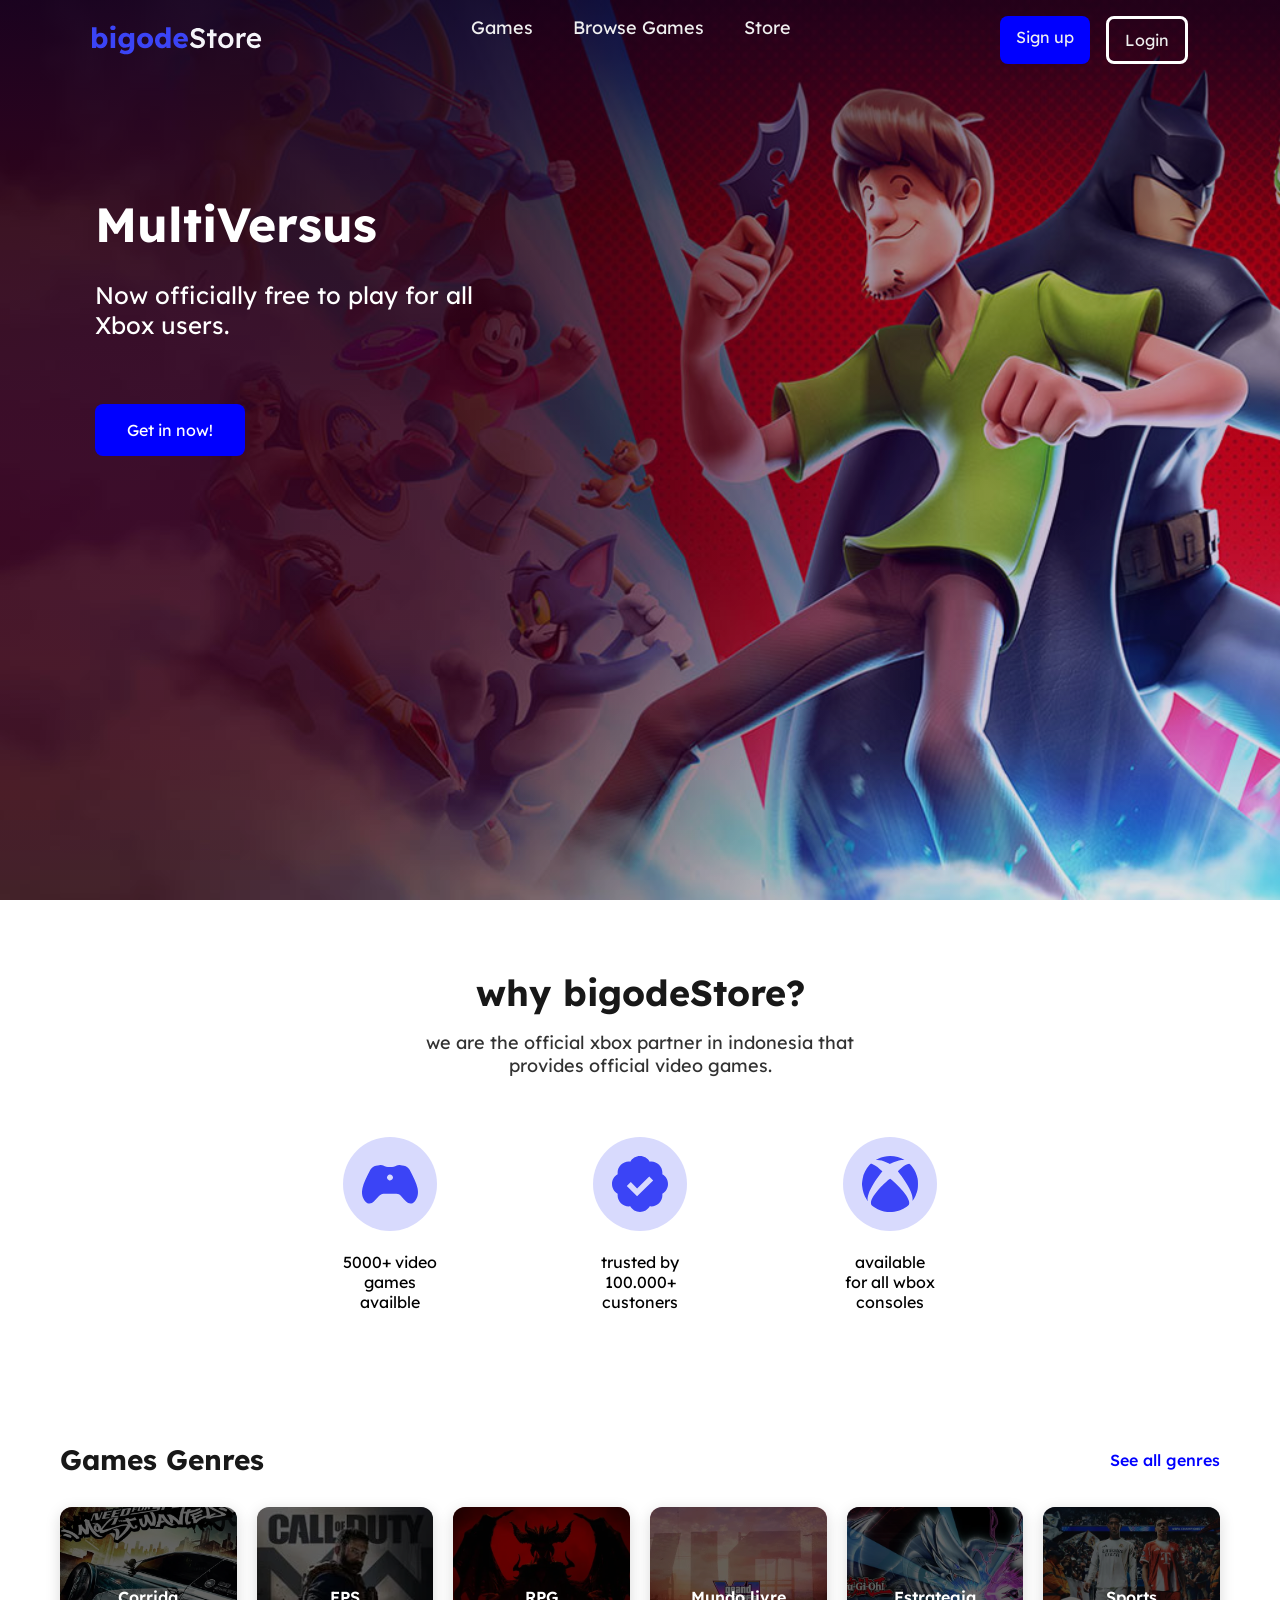
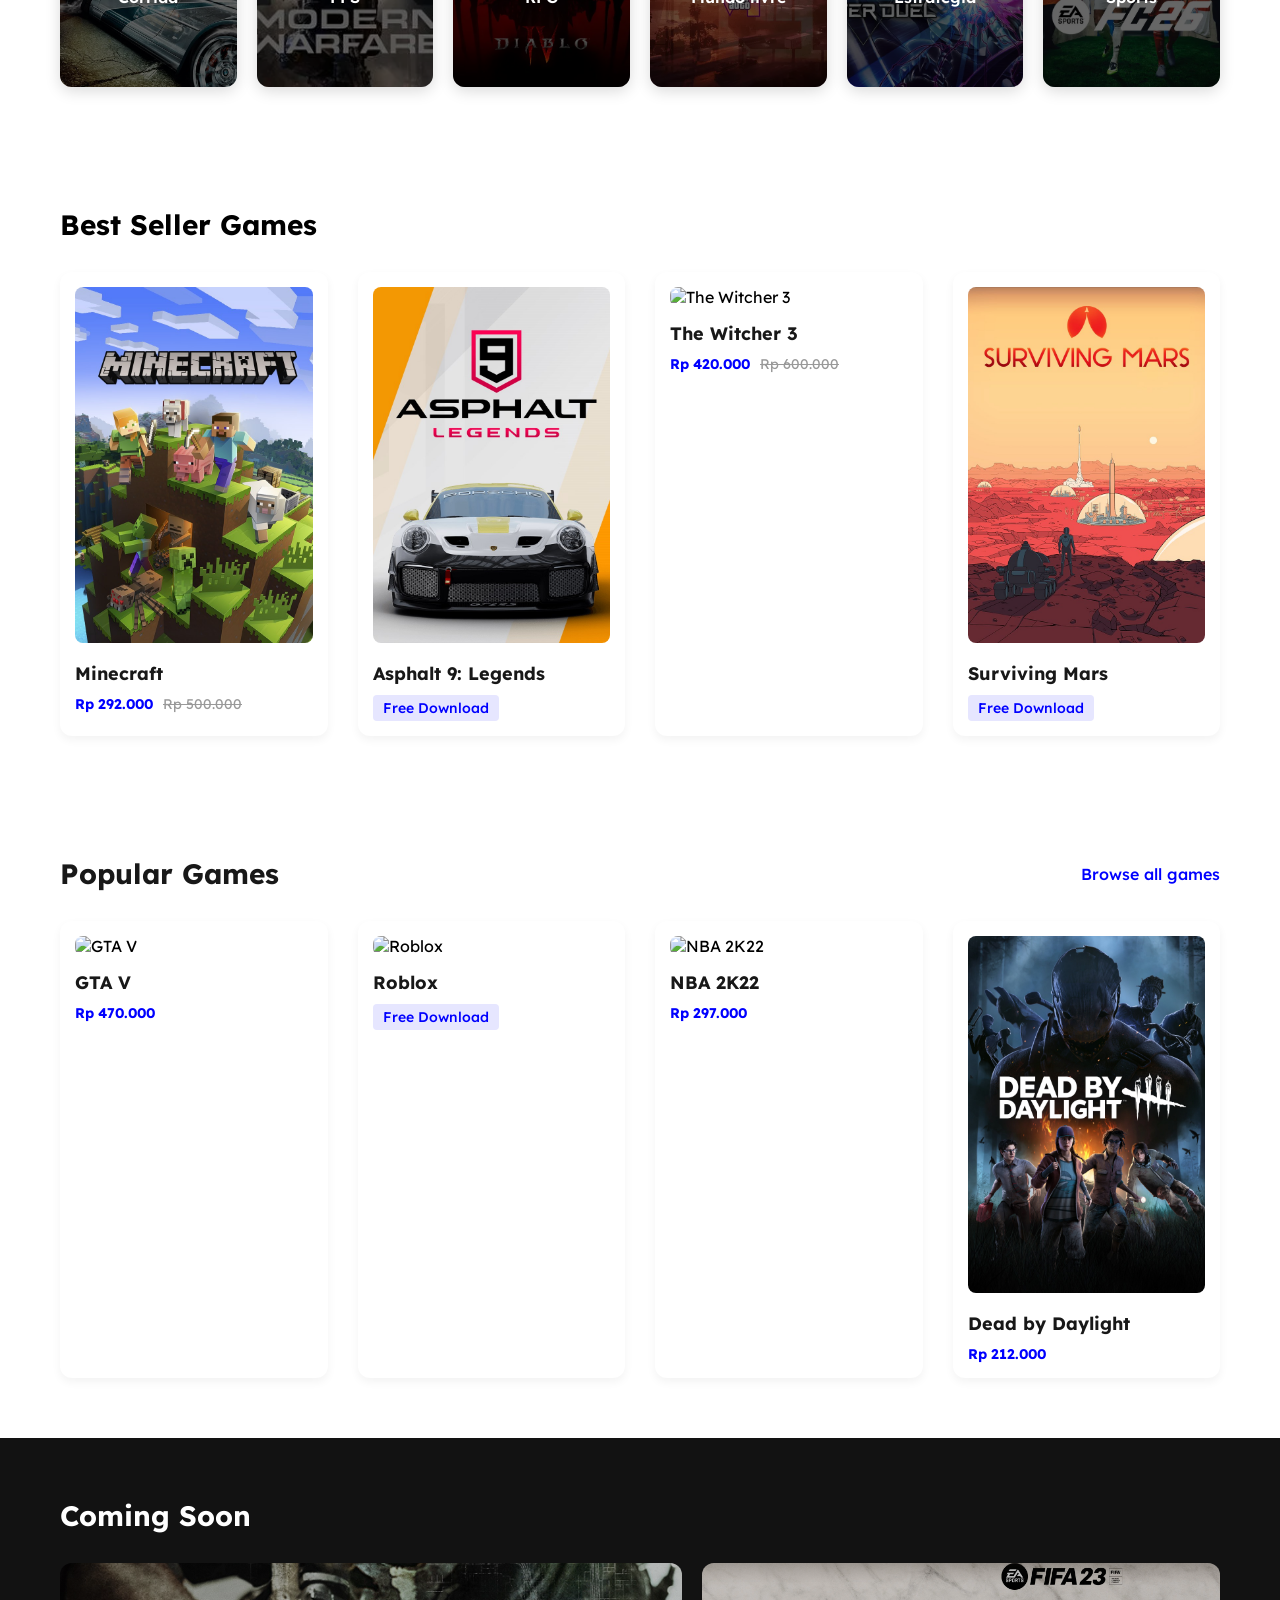
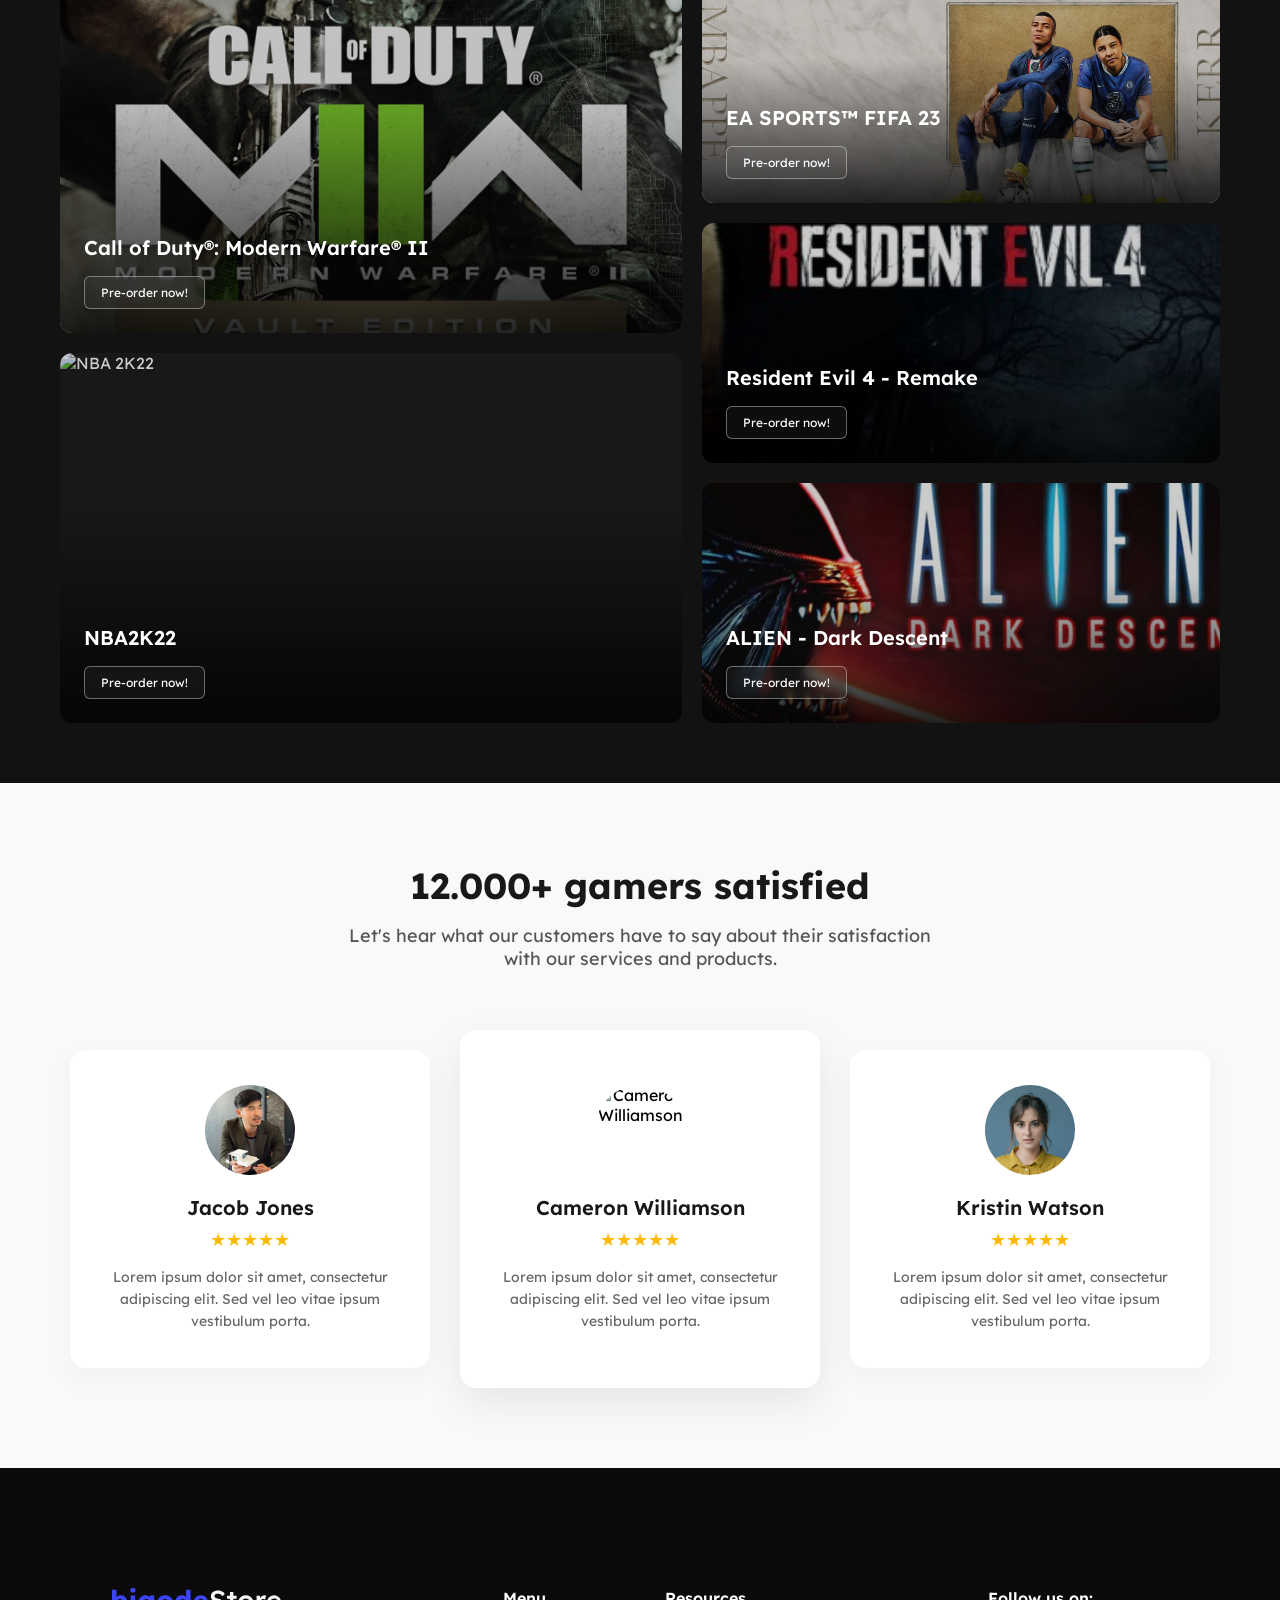
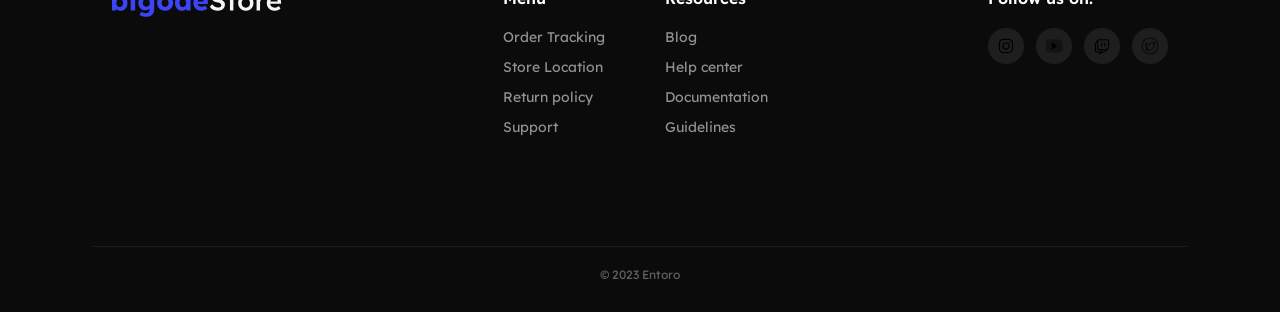
==== index.html @ 9e8efab6 "Add files via upload" ====
<!DOCTYPE html>
<html lang="pt-br">

<head>
    <meta charset="UTF-8">
    <meta name="viewport" content="width=device-width, initial-scale=1.0">

    <title>bigode store</title>
    <link rel="preconnect" href="https://fonts.googleapis.com">
    <link rel="preconnect" href="https://fonts.gstatic.com" crossorigin>
    <link href="https://fonts.googleapis.com/css2?family=Lexend:wght@100..900&display=swap" rel="stylesheet">
    <link rel="stylesheet" href="./css/style.css">
</head>

<body>
    <div class="header-section">

        <header>
            <img src="./img/logo.svg" alt="">
            <nav>
                <a href="#">Games</a>
                <a href="#">Browse Games</a>
                <a href="#">Store</a>
            </nav>
            <div class="btns">
                <a href="">Sign up</a>
                <a href="">Login</a>
            </div>
        </header>
        <section id="hero">
            <h1>MultiVersus</h1>
            <p>Now officially free to play for all Xbox users.</p>
            <a href="#"> Get in now! </a>
        </section>
    </div>
    <main>
        <section id="why-bigode-store">
            <div class="title">
                <h2>why bigodeStore?</h2>
                <p>we are the official xbox partner in indonesia that provides official video games.</p>
            </div>
            <div class="cards">
                <div class="card">
                    <img src="./img/icone1.svg" alt="">
                    <p>5000+ video games availble</p>
                </div>
                <div class="card">
                    <img src="./img/icone2.svg" alt="">
                    <p>trusted by 100.000+ custoners</p>
                </div>
                <div class="card">
                    <img src="./img/icone3.svg" alt="">
                    <p>available for all wbox consoles</p>
                </div>
            </div>
        </section>
        <section id="games-genres" class="container">
            <div class="section-header">
                <h2>Games Genres</h2>
                <a href="#">See all genres</a>
            </div>
            <div class="genres-grid">
                <div class="genre-card"><img src="./img/Need for Speed.webp" alt="Corrida">
                    <p>Corrida</p>
                </div>
                <div class="genre-card"><img src="./img/Call of Duty.webp" alt="FPS">
                    <p>FPS</p>
                </div>
                <div class="genre-card"><img src="./img/diablo4.webp" alt="RPG">
                    <p>RPG</p>
                </div>
                <div class="genre-card"><img src="./img/GTA6.webp" alt="Mundo livre">
                    <p>Mundo livre</p>
                </div>
                <div class="genre-card"><img src="./img/Yu-Gi-Oh.webp" alt="Estrategia">
                    <p>Estrategia</p>
                </div>
                <div class="genre-card"><img src="./img/FIFA.webp" alt="Sports">
                    <p>Sports</p>
                </div>
            </div>
        </section>

        <section id="best-sellers" class="container">
            <h2>Best Seller Games</h2>
            <div class="games-grid">
                <div class="game-card">
                    <img src="./img/Minecraft.png" alt="Minecraft">
                    <h3>Minecraft</h3>
                    <div class="price">
                        <span class="current-price">Rp 292.000</span>
                        <span class="old-price">Rp 500.000</span>
                    </div>
                </div>
                <div class="game-card">
                    <img src="./img/Asphalt.png" alt="Asphalt 9">
                    <h3>Asphalt 9: Legends</h3>
                    <div class="price">
                        <span class="tag">Free Download</span>
                    </div>
                </div>
                <div class="game-card">
                    <img src="./img/The Witcher.png" alt="The Witcher 3">
                    <h3>The Witcher 3</h3>
                    <div class="price">
                        <span class="current-price">Rp 420.000</span>
                        <span class="old-price">Rp 600.000</span>
                    </div>
                </div>
                <div class="game-card">
                    <img src="./img/Suviving mars.png" alt="Surviving Mars">
                    <h3>Surviving Mars</h3>
                    <div class="price">
                        <span class="tag">Free Download</span>
                    </div>
                </div>
            </div>
        </section>

        <section id="popular-games" class="container">
            <div class="section-header">
                <h2>Popular Games</h2>
                <a href="#">Browse all games</a>
            </div>
            <div class="games-grid popular-grid">
                <div class="game-card">
                    <img src="./img/gta.png" alt="GTA V">
                    <h3>GTA V</h3>
                    <div class="price"><span class="current-price">Rp 470.000</span></div>
                </div>
                <div class="game-card">
                    <img src="./img/roblox.png" alt="Roblox">
                    <h3>Roblox</h3>
                    <div class="price"><span class="tag">Free Download</span></div>
                </div>
                <div class="game-card">
                    <img src="./img/nba.png" alt="NBA 2K22">
                    <h3>NBA 2K22</h3>
                    <div class="price"><span class="current-price">Rp 297.000</span></div>
                </div>
                <div class="game-card">
                    <img src="./img/dead-by-daylight.png" alt="Dead by Daylight">
                    <h3>Dead by Daylight</h3>
                    <div class="price"><span class="current-price">Rp 212.000</span></div>
                </div>
            </div>
        </section>
    </main>

    <section id="coming-soon">
        <div class="container">
            <h2>Coming Soon</h2>
            <div class="coming-grid">

                <div class="coming-card cod">
                    <img src="./img/cod.png" alt="Call of Duty">
                    <div class="overlay">
                        <h3>Call of Duty®: Modern Warfare® II</h3>
                        <a href="#" class="btn-outline">Pre-order now!</a>
                    </div>
                </div>

                <div class="coming-card nba">
                    <img src="./img/nba.png" alt="NBA 2K22">
                    <div class="overlay">
                        <h3>NBA2K22</h3>
                        <a href="#" class="btn-outline">Pre-order now!</a>
                    </div>
                </div>

                <div class="coming-card fifa">
                    <img src="./img/fifa.png" alt="Fifa 23">
                    <div class="overlay">
                        <h3>EA SPORTS™ FIFA 23</h3>
                        <a href="#" class="btn-outline">Pre-order now!</a>
                    </div>
                </div>

                <div class="coming-card re4">
                    <img src="./img/re4.png" alt="Resident Evil 4">
                    <div class="overlay">
                        <h3>Resident Evil 4 - Remake</h3>
                        <a href="#" class="btn-outline">Pre-order now!</a>
                    </div>
                </div>

                <div class="coming-card alien">
                    <img src="./img/alien.png" alt="Alien Dark Descent">
                    <div class="overlay">
                        <h3>ALIEN - Dark Descent</h3>
                        <a href="#" class="btn-outline">Pre-order now!</a>
                    </div>
                </div>

            </div>
        </div>
    </section>

    <section id="testimonials">
        <div class="testimonials-header">
            <h2>12.000+ gamers satisfied</h2>
            <p>Let's hear what our customers have to say about their satisfaction with our services and products.</p>
        </div>

        <div class="testimonials-container">
            <div class="testimonial-card">
                <img src="./img/jacob.png" alt="Jacob Jones">
                <h3>Jacob Jones</h3>
                <div class="stars">★★★★★</div>
                <p>Lorem ipsum dolor sit amet, consectetur adipiscing elit. Sed vel leo vitae ipsum vestibulum porta.
                </p>
            </div>

            <div class="testimonial-card featured">
                <img src="./img/Carmeron.png" alt="Cameron Williamson">
                <h3>Cameron Williamson</h3>
                <div class="stars">★★★★★</div>
                <p>Lorem ipsum dolor sit amet, consectetur adipiscing elit. Sed vel leo vitae ipsum vestibulum porta.
                </p>
            </div>

            <div class="testimonial-card">
                <img src="./img/Kristin.png" alt="Kristin Watson">
                <h3>Kristin Watson</h3>
                <div class="stars">★★★★★</div>
                <p>Lorem ipsum dolor sit amet, consectetur adipiscing elit. Sed vel leo vitae ipsum vestibulum porta.
                </p>
            </div>
        </div>
    </section>
    <footer>
        <div class="container footer-content">
            <div class="footer-logo">
                <img src="./img/logo.svg" alt="Bigode Store">
            </div>
            <div class="footer-links">
                <div class="col">
                    <h4>Menu</h4>
                    <a href="#">Order Tracking</a>
                    <a href="#">Store Location</a>
                    <a href="#">Return policy</a>
                    <a href="#">Support</a>
                </div>
                <div class="col">
                    <h4>Resources</h4>
                    <a href="#">Blog</a>
                    <a href="#">Help center</a>
                    <a href="#">Documentation</a>
                    <a href="#">Guidelines</a>
                </div>
            </div>
            <div class="footer-social">
                <h4>Follow us on:</h4>
                <div class="icons">
                    <a href="#"><img src="./img/instagram-logo-36.png" alt="Instagram"></a>
                    <a href="#"><img src="./img/youtube-36.png" alt="YouTube"></a>
                    <a href="#"><img src="./img/twitch-36.png" alt="Twitch"></a>
                    <a href="#"><img src="./img/twitter-logo-36.png" alt="Twitter"></a>
                </div>
            </div>
        </div>
        <div class="copyright">
            <p>© 2023 Entoro</p>
        </div>
    </footer>
</body>

</html>
</main>
</body
---- css/style.css ----
* {
    margin: 0;
    padding: 0;
    box-sizing: border-box;
    text-decoration: none;
    font-family: "Lexend", sans-serif;
}

.header-section {
    height: 100vh;
    background-image: url(../img/banner.svg);
    background-repeat: no-repeat;
    background-size: cover;

    & header {
        display: flex;
        justify-content: space-between;
        padding: 16px 92px;


        & nav {
            display: flex;
            gap: 40px;

            & a {
                color: #EFEFEF;
                font-size: 18px;
            }
        }

        .btns {
            display: flex;
            gap: 16px;

            & a {
                padding: 11px 16px;
                border-radius: 8px;
                color: #EFEFEF;
                background-color: blue;
            }


            & a:last-child {
                background-color: transparent;
                border: 3px solid #fff;
            }
        }
    }

    & #hero {
        margin-top: 114px;
        margin-left: 95px;
        color: #fff;

        & h1 {
            font-size: 48px;
            margin-bottom: 26px;
        }

        & p {
            width: 417px;
            font-size: 24px;
        }

        & a {
            display: inline-block;
            background-color: blue;
            padding: 16px 32px;
            border-radius: 8px;
            color: #fff;
            margin-top: 64px;
        }
    }

}

main {
    & #why-bigode-store {
        max-width: 915px;
        margin: auto;
        padding: 70px 0px;
        display: flex;
        gap: 60px;
        flex-direction: column;
        align-items: center;
        text-align: center;

        & .title {

            & p {
                font-size: 18px;
                color: #323232;
                width: 473px;
            }

            & h2 {
                margin-bottom: 16px;
                font-size: 36px;
                color: #181818;


            }
        }

        & .cards {
            display: flex;
            justify-content: space-between;

            & img {
                width: 94px;
            }

            & p {
                width: 94px;
            }

            & .card {
                width: 250px;
                display: flex;
                flex-direction: column;
                justify-content: center;
                align-items: center;
                gap: 21px;


            }
        }
    }
}

/* --- Classes Utilitárias Globais --- */
.container {
    max-width: 1200px;
    margin: 0 auto;
    padding: 60px 20px;
}

.section-header {
    display: flex;
    justify-content: space-between;
    align-items: center;
    margin-bottom: 30px;

    & h2 {
        font-size: 28px;
        color: #181818;
    }

    & a {
        color: blue;
        font-weight: 500;
        text-decoration: none;
    }
}

/* --- Games Genres --- */
#games-genres {
    & .genres-grid {
        display: grid;
        grid-template-columns: repeat(6, 1fr);
        gap: 20px;

        & .genre-card {
            position: relative;
            border-radius: 12px;
            overflow: hidden;
            height: 180px;
            box-shadow: 0 4px 15px rgba(0, 0, 0, 0.15);
            display: flex;
            align-items: center;
            justify-content: center;


            &::before {
                content: '';
                position: absolute;
                top: 0;
                left: 0;
                width: 100%;
                height: 100%;
                background: rgba(0, 0, 0, 0.6);
                z-index: 1;
            }

            & img {
                position: absolute;
                top: 0;
                left: 0;
                width: 100%;
                height: 100%;
                object-fit: cover;
                z-index: 0;
            }

            & p {
                position: relative;
                z-index: 2;
                color: #fff;
                font-weight: 600;
                font-size: 16px;
                text-align: center;
            }
        }
    }
}

/* --- Best Sellers & Popular Games --- */
.games-grid {
    display: grid;
    grid-template-columns: repeat(4, 1fr);
    gap: 30px;

    & .game-card {
        background: #fff;
        border-radius: 12px;
        padding: 15px;
        box-shadow: 0 4px 10px rgba(0, 0, 0, 0.05);

        & img {
            width: 100%;
            border-radius: 8px;
            margin-bottom: 15px;
        }

        & h3 {
            font-size: 18px;
            color: #181818;
            margin-bottom: 10px;
        }

        & .price {
            display: flex;
            align-items: center;
            gap: 10px;
            font-size: 14px;

            & .current-price {
                color: blue;
                font-weight: bold;
            }

            & .old-price {
                color: #999;
                text-decoration: line-through;
            }

            & .tag {
                background: #e6e6ff;
                color: blue;
                padding: 4px 10px;
                border-radius: 4px;
                font-weight: 500;
            }
        }
    }
}

#best-sellers {
    & h2 {
        margin-bottom: 30px;
        font-size: 28px;
    }
}

/* --- Coming Soon --- */
#coming-soon {
    background-color: #121212;
    color: #fff;

    & h2 {
        margin-bottom: 30px;
        font-size: 28px;
    }

    & .coming-grid {
        display: grid;
        grid-template-columns: 1.2fr 1fr;
        grid-template-rows: repeat(6, 110px);
        gap: 20px;

        & .coming-card {
            position: relative;
            border-radius: 12px;
            overflow: hidden;
            background-color: #1e1e1e;

            & img {
                width: 100%;
                height: 100%;
                object-fit: cover;
                display: block;
            }

            /* Efeito de degradê escuro no fundo para o texto ficar legível igual na imagem */
            & .overlay {
                position: absolute;
                top: 0;
                left: 0;
                width: 100%;
                height: 100%;
                background: linear-gradient(to top, rgba(0, 0, 0, 0.85) 0%, rgba(0, 0, 0, 0.2) 60%);
                display: flex;
                flex-direction: column;
                justify-content: flex-end;
                padding: 24px;
                box-sizing: border-box;

                & h3 {
                    margin-bottom: 16px;
                    font-size: 20px;
                    font-weight: 600;
                    max-width: 80%;
                }

                & .btn-outline {
                    align-self: flex-start;
                    border: 1px solid #ffffff60;
                    color: #fff;
                    padding: 8px 16px;
                    border-radius: 6px;
                    font-size: 12px;
                    background: rgba(255, 255, 255, 0.05);
                    backdrop-filter: blur(4px);
                    transition: 0.3s;

                    &:hover {
                        background: #fff;
                        color: #121212;
                    }
                }
            }
        }

        /* --- MAPEAMENTO DO GRID --- */
        /* Controla onde cada imagem começa e termina */
        & .cod {
            grid-column: 1;
            grid-row: 1 / 4;
        }


        & .nba {
            grid-column: 1;
            grid-row: 4 / 7;
        }


        & .fifa {
            grid-column: 2;
            grid-row: 1 / 3;
        }

        & .re4 {
            grid-column: 2;
            grid-row: 3 / 5;
        }

        & .alien {
            grid-column: 2;
            grid-row: 5 / 7;
        }
    }
}

/* --- Testimonials --- */
#testimonials {
    background-color: #F8F9FA;
    padding: 80px 20px;
    text-align: center;

    & .testimonials-header {
        margin-bottom: 60px;

        & h2 {
            font-size: 36px;
            color: #181818;
            margin-bottom: 16px;
            font-weight: 700;
        }

        & p {
            font-size: 18px;
            color: #555;
            max-width: 600px;
            margin: 0 auto;
        }
    }

    & .testimonials-container {
        display: flex;
        justify-content: center;
        align-items: center;
        gap: 30px;
        max-width: 1200px;
        margin: 0 auto;

        & .testimonial-card {
            background: #fff;
            padding: 35px 25px;
            border-radius: 16px;
            box-shadow: 0 10px 30px rgba(0, 0, 0, 0.04);
            width: 360px;
            display: flex;
            flex-direction: column;
            align-items: center;

            & img {
                width: 90px;
                height: 90px;
                border-radius: 50%;
                object-fit: cover;
                margin-bottom: 20px;
            }

            & h3 {
                font-size: 20px;
                color: #181818;
                margin-bottom: 8px;
                font-weight: 600;
            }

            & .stars {
                color: #FFB800;
                font-size: 18px;
                margin-bottom: 15px;
            }

            & p {
                font-size: 14px;
                color: #666;
                line-height: 1.6;
            }

            &.featured {
                padding: 55px 30px;
                box-shadow: 0 15px 40px rgba(0, 0, 0, 0.08);
            }
        }
    }
}

/* --- Footer Section --- */
footer {
    background-color: #0B0B0B;
    padding: 60px 92px 30px 92px;
    color: #FFFFFF;

    & .footer-content {
        display: flex;
        justify-content: space-between;
        align-items: flex-start;
        max-width: 1200px;
        margin: 0 auto;
    }


    & .footer-links {
        display: flex;
        gap: 60px;

        & .col {
            display: flex;
            flex-direction: column;
            gap: 12px;

            & h4 {
                font-size: 16px;
                font-weight: 600;
                margin-bottom: 8px;
                color: #FFFFFF;
            }

            & a {
                color: #929292;
                font-size: 14px;
                transition: color 0.3s;

                &:hover {
                    color: #FFFFFF;
                }
            }
        }
    }

    & .footer-social {
        display: flex;
        flex-direction: column;
        gap: 12px;

        & h4 {
            font-size: 16px;
            font-weight: 600;
            margin-bottom: 8px;
            color: #FFFFFF;
        }

        & .icons {
            display: flex;
            gap: 12px;

            & a {
                display: flex;
                justify-content: center;
                align-items: center;
                width: 36px;
                height: 36px;

                /* Cria o círculo com fundo cinza sutil translúcido */
                background-color: rgba(255, 255, 255, 0.08);
                border-radius: 50%;
                transition: background-color 0.3s, transform 0.2s;

                /* Efeito suave ao passar o mouse */
                &:hover {
                    background-color: rgba(255, 255, 255, 0.18);
                    transform: translateY(-2px);
                }

                /* Controla o tamanho da imagem do ícone para não quebrar a bolinha */
                & img {
                    width: 18px;
                    height: 18px;
                    object-fit: contain;
                }
            }
        }
    }

    /* Seção inferior do Copyright */
    & .copyright {
        text-align: center;
        margin-top: 50px;
        border-top: 1px solid #1C1C1C;
        padding-top: 20px;
        font-size: 12px;
        color: #626262;
    }
}
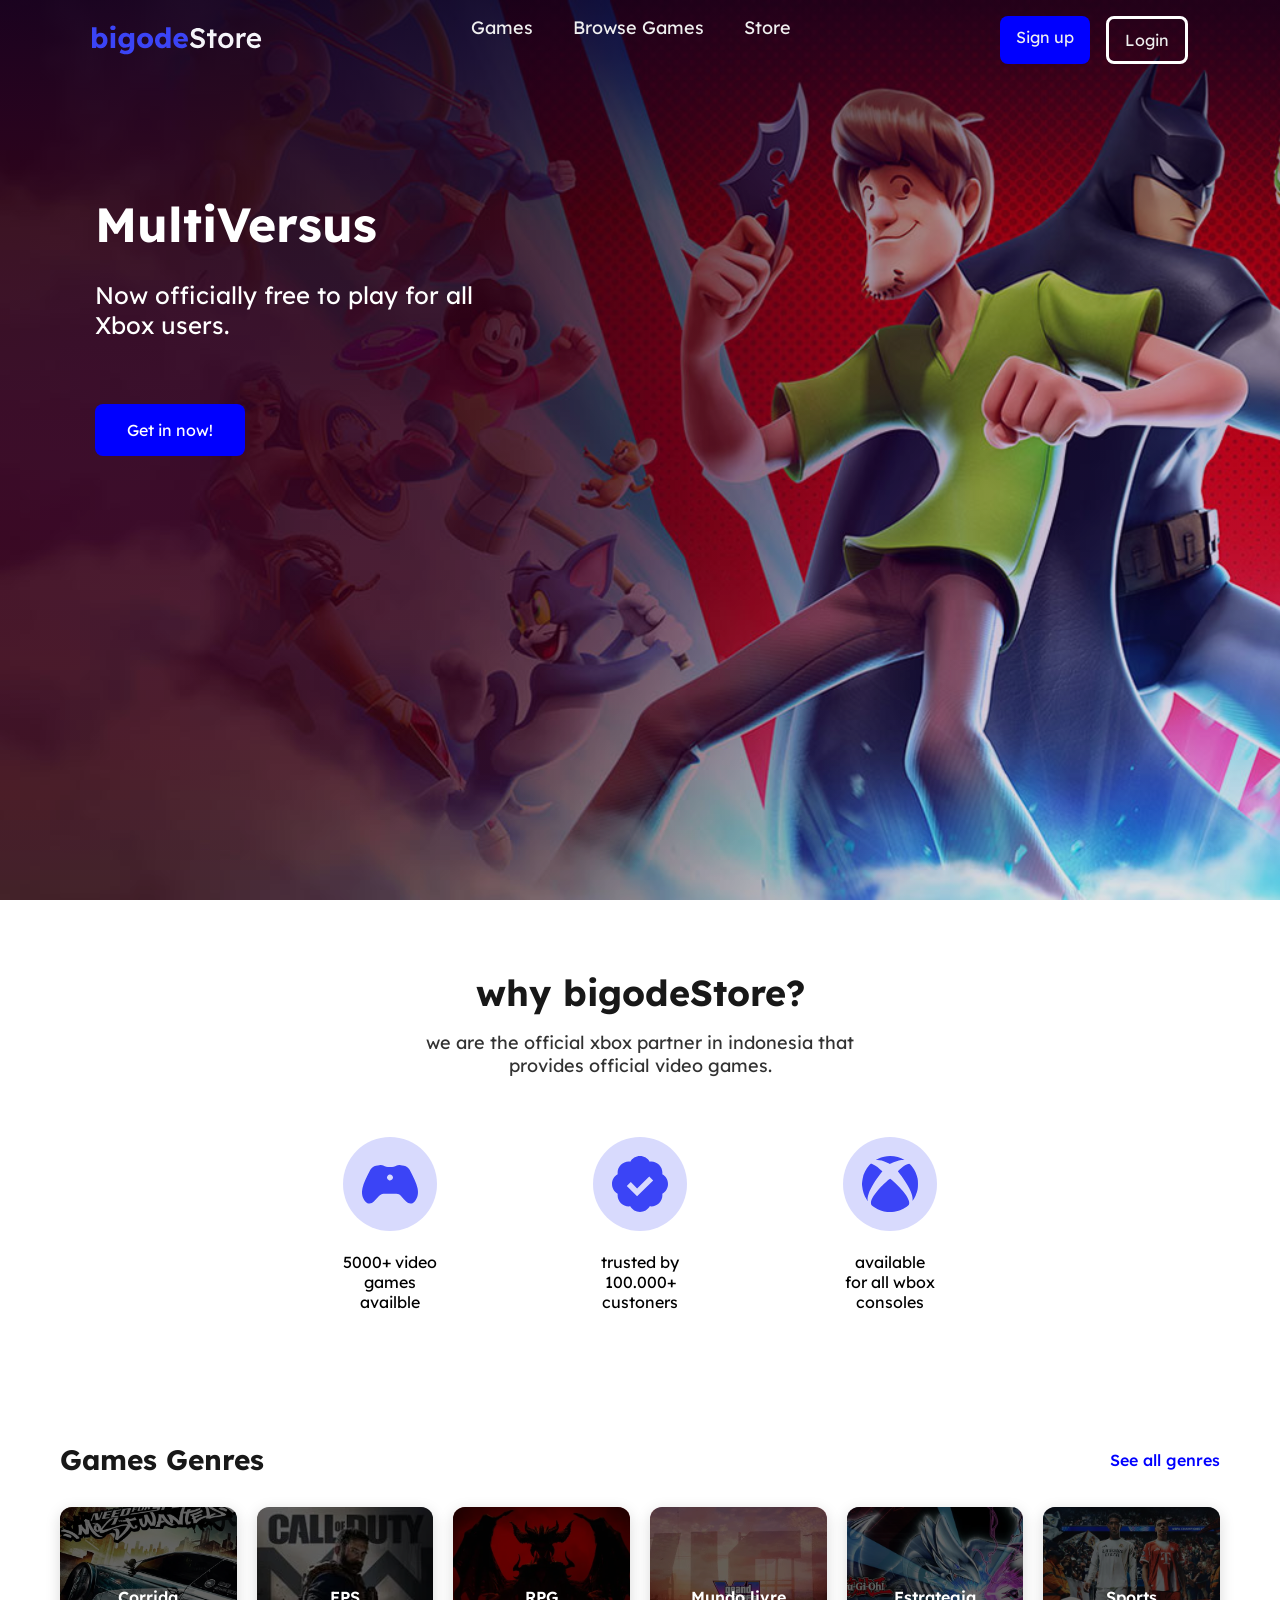
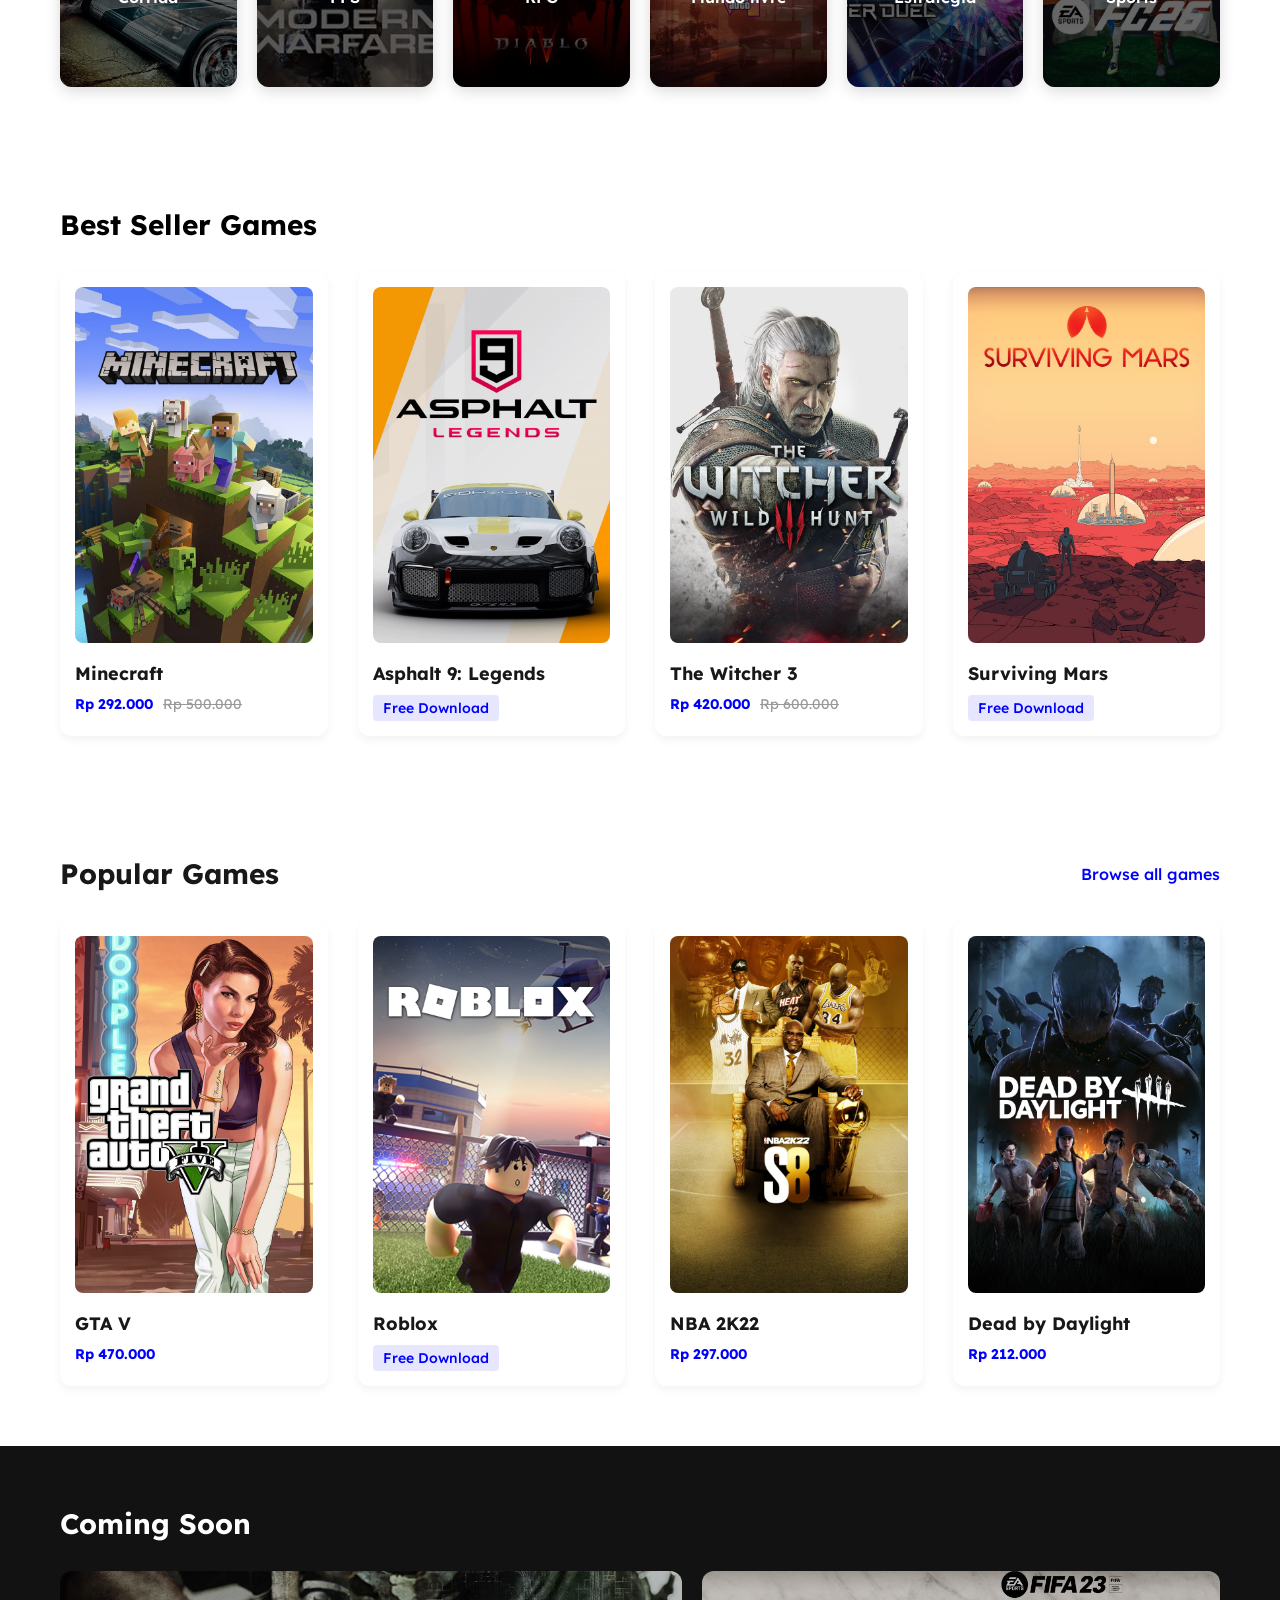
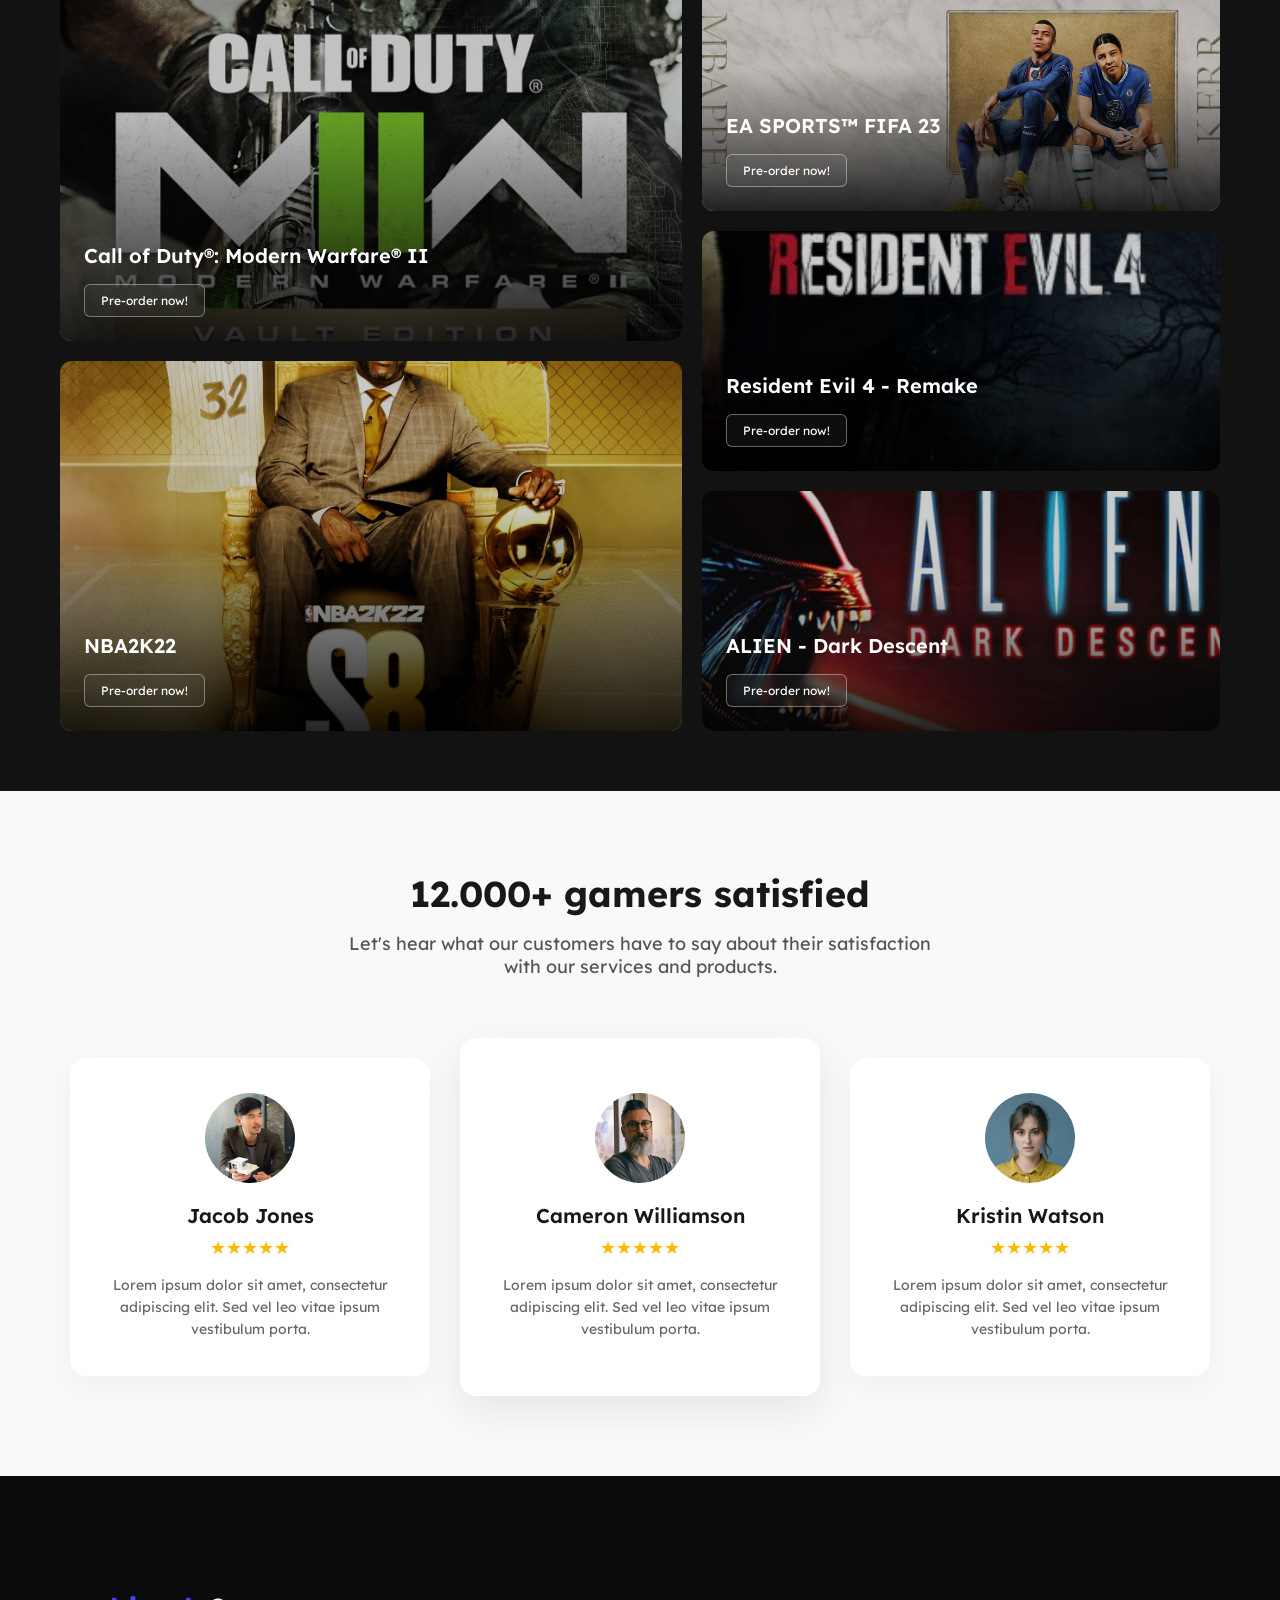
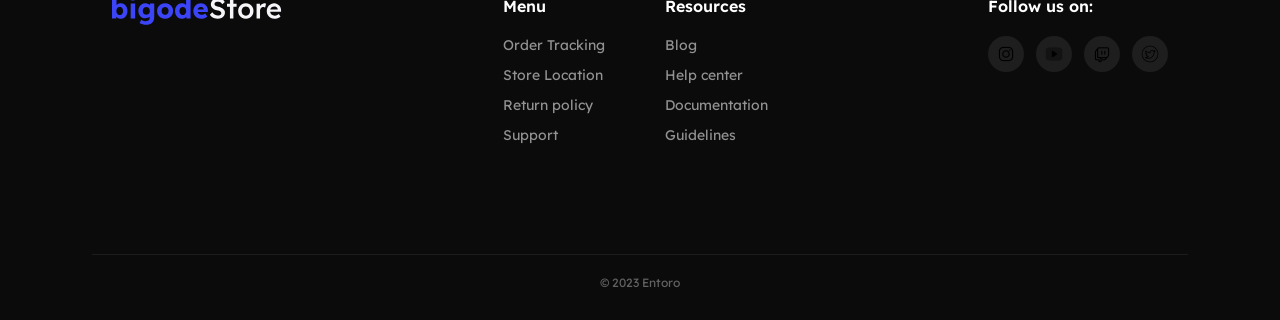
==== commit bb649a71: "Add files via upload" ====
--- a/index.html
+++ b/index.html
@@ -100,7 +100,7 @@
                     </div>
                 </div>
                 <div class="game-card">
-                    <img src="./img/The Witcher.png" alt="The Witcher 3">
+                    <img src="./img/The-witcher.png" alt="The Witcher 3">
                     <h3>The Witcher 3</h3>
                     <div class="price">
                         <span class="current-price">Rp 420.000</span>
@@ -124,17 +124,17 @@
             </div>
             <div class="games-grid popular-grid">
                 <div class="game-card">
-                    <img src="./img/gta.png" alt="GTA V">
+                    <img src="./img/GTA.png" alt="GTA V">
                     <h3>GTA V</h3>
                     <div class="price"><span class="current-price">Rp 470.000</span></div>
                 </div>
                 <div class="game-card">
-                    <img src="./img/roblox.png" alt="Roblox">
+                    <img src="./img/Roblox.png" alt="Roblox">
                     <h3>Roblox</h3>
                     <div class="price"><span class="tag">Free Download</span></div>
                 </div>
                 <div class="game-card">
-                    <img src="./img/nba.png" alt="NBA 2K22">
+                    <img src="./img/NBA.png" alt="NBA 2K22">
                     <h3>NBA 2K22</h3>
                     <div class="price"><span class="current-price">Rp 297.000</span></div>
                 </div>
@@ -161,7 +161,7 @@
                 </div>
 
                 <div class="coming-card nba">
-                    <img src="./img/nba.png" alt="NBA 2K22">
+                    <img src="./img/NBA.png" alt="NBA 2K22">
                     <div class="overlay">
                         <h3>NBA2K22</h3>
                         <a href="#" class="btn-outline">Pre-order now!</a>
@@ -212,7 +212,7 @@
             </div>
 
             <div class="testimonial-card featured">
-                <img src="./img/Carmeron.png" alt="Cameron Williamson">
+                <img src="./img/carmeron.png" alt="Cameron Williamson">
                 <h3>Cameron Williamson</h3>
                 <div class="stars">★★★★★</div>
                 <p>Lorem ipsum dolor sit amet, consectetur adipiscing elit. Sed vel leo vitae ipsum vestibulum porta.
